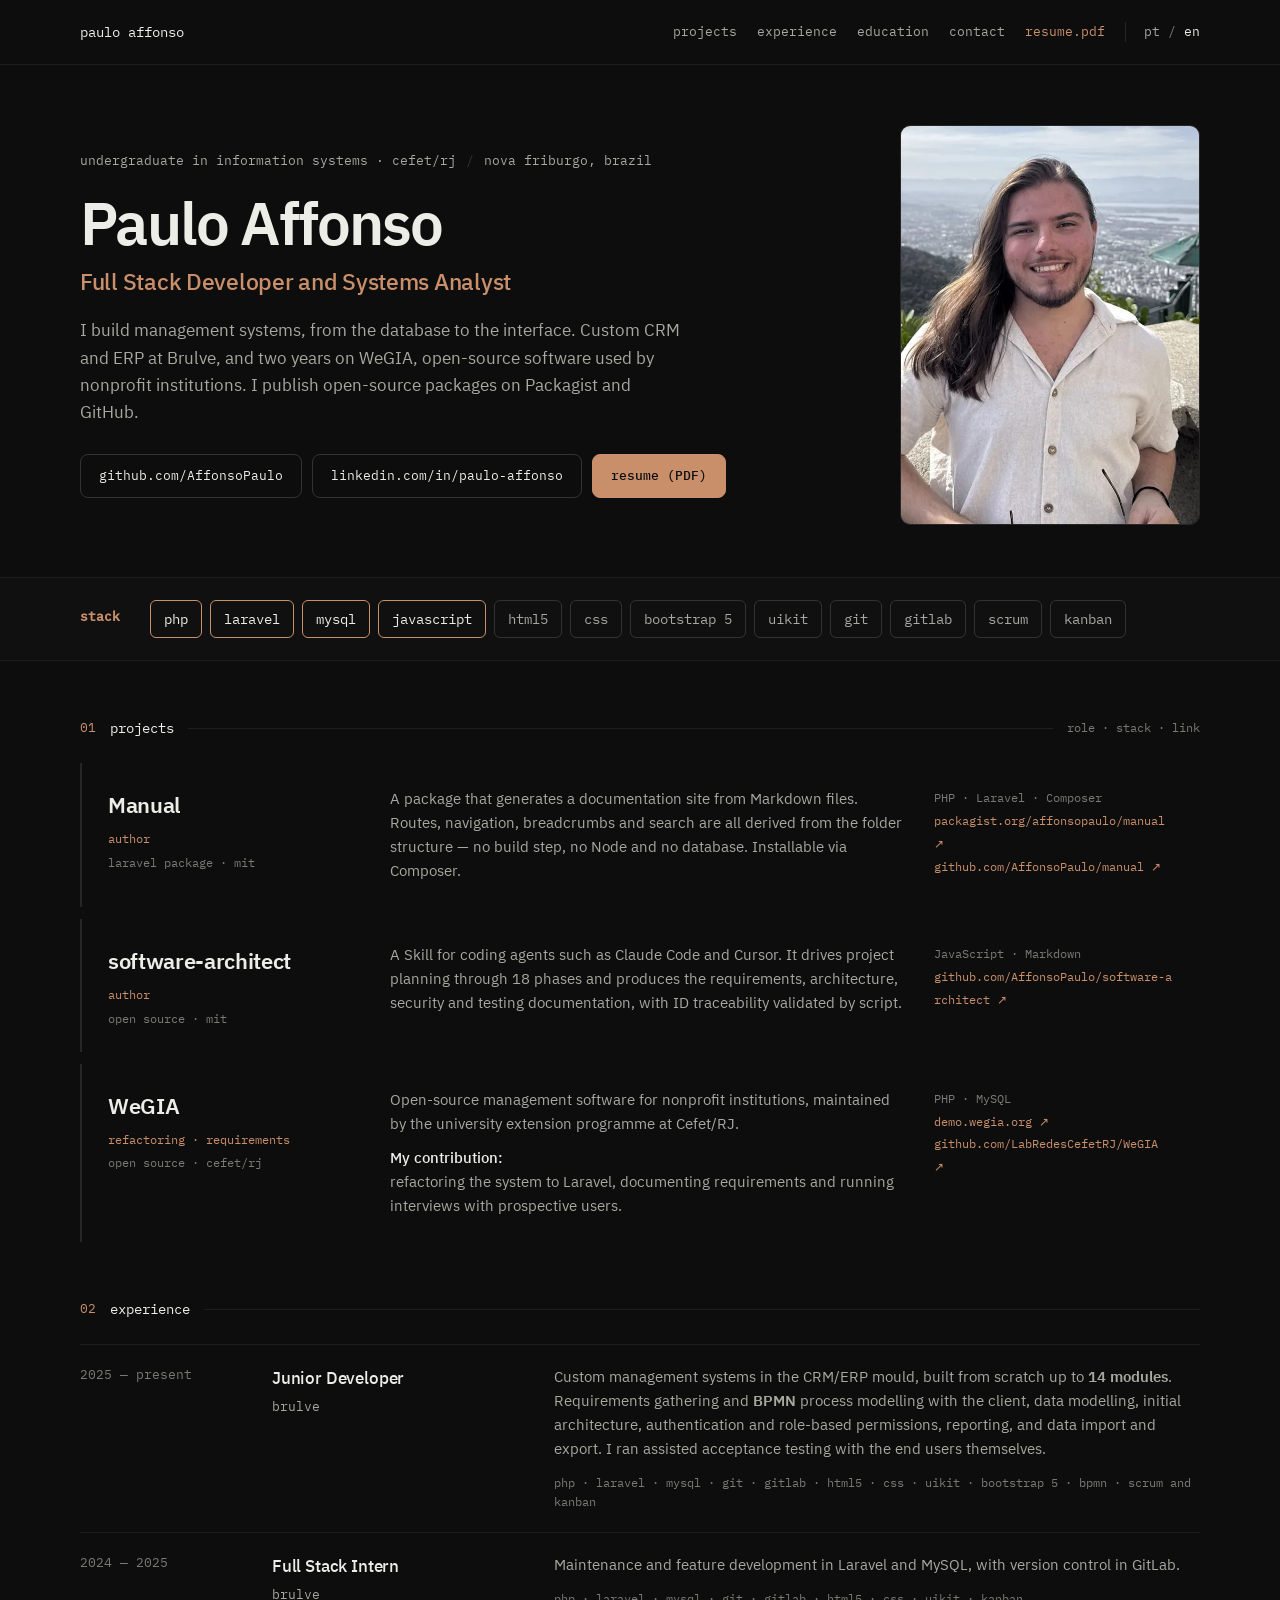
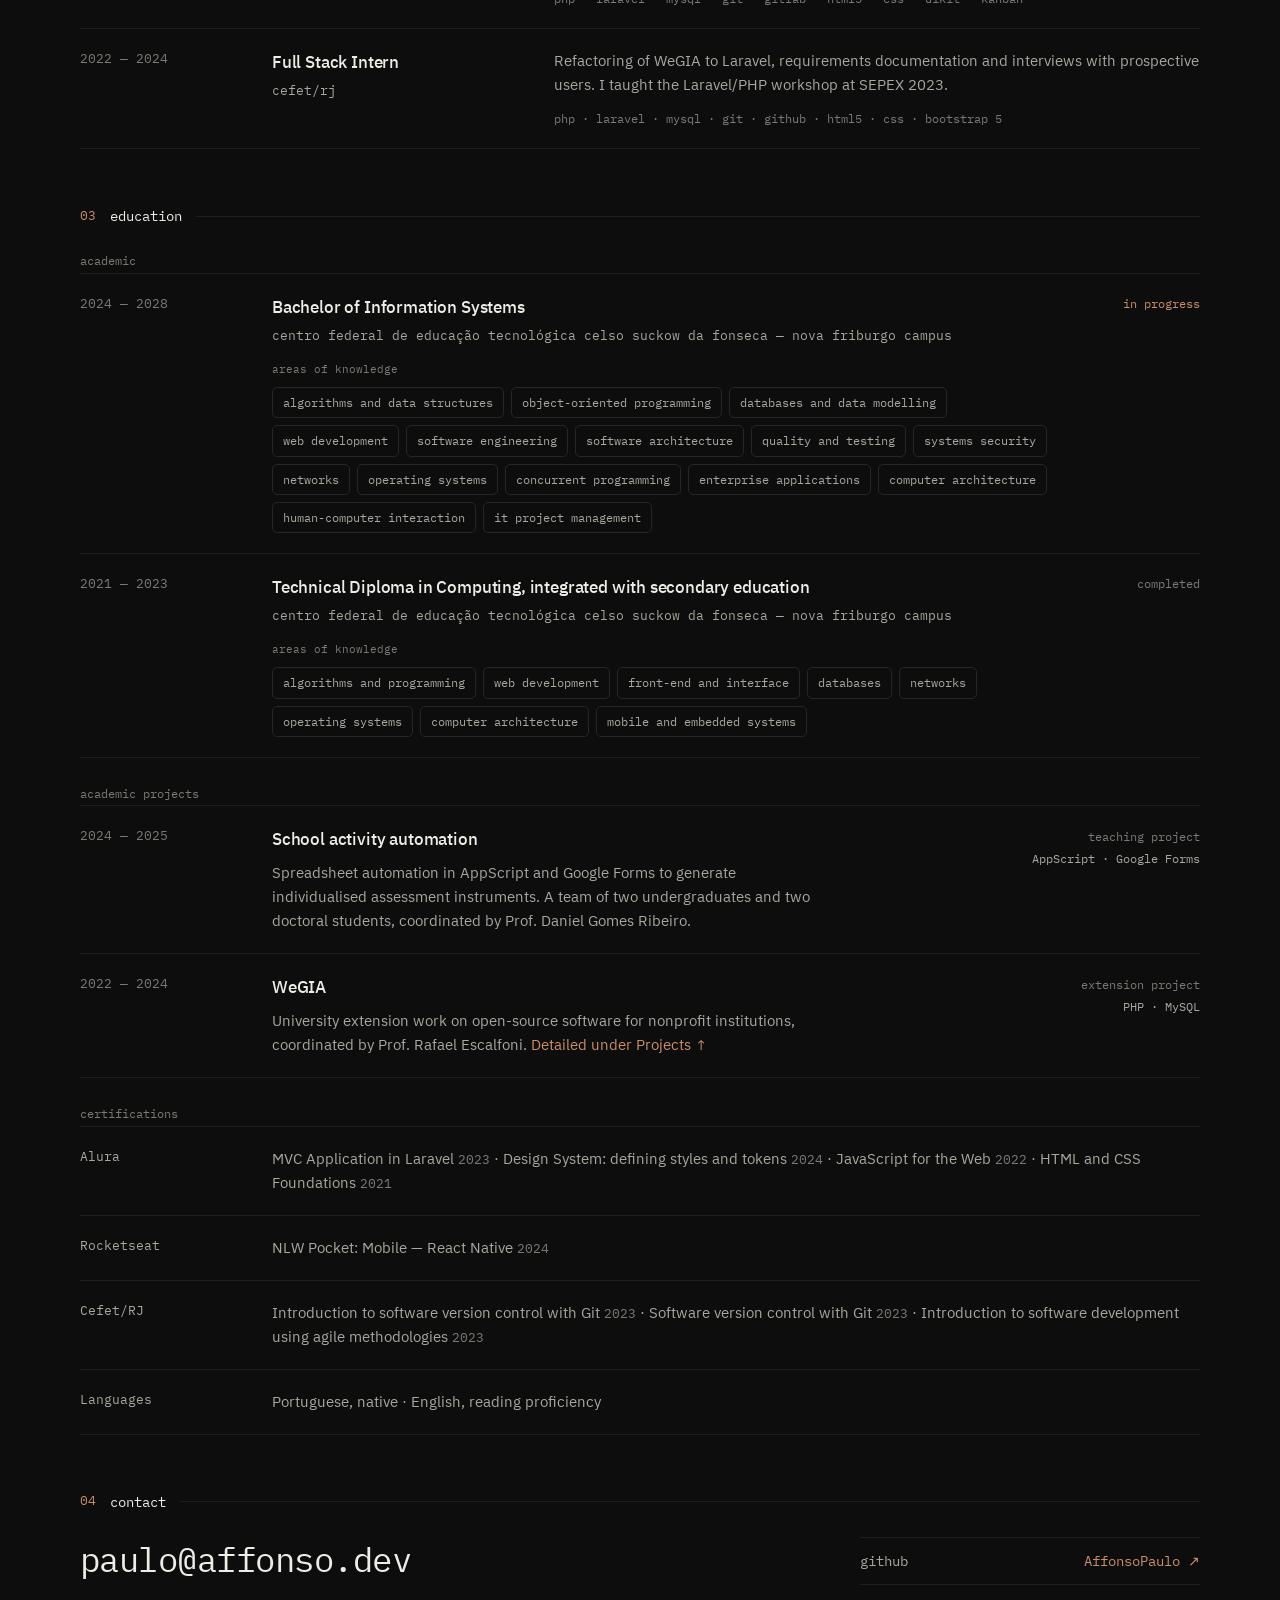
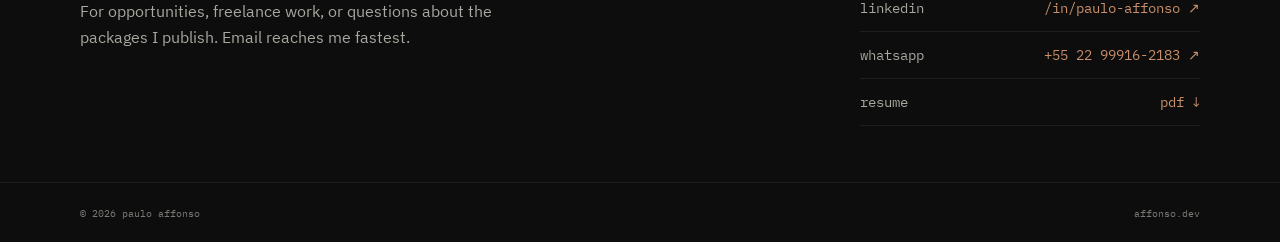
==== en/index.html @ e1a33a7c "feat(i18n): adiciona a versão em inglês" ====
<!doctype html>
<html lang="en">
  <head>
    <meta charset="utf-8" />
    <meta name="viewport" content="width=device-width, initial-scale=1" />

    <title>Paulo Affonso — Full Stack Developer | PHP &amp; Laravel</title>
    <meta
      name="description"
      content="Full stack developer and systems analyst. I build custom management systems in PHP and Laravel, from requirements and BPMN through delivery. Nova Friburgo, Brazil."
    />

    <link rel="canonical" href="https://affonso.dev/en/" />
    <link rel="alternate" hreflang="pt-BR" href="https://affonso.dev/" />
    <link rel="alternate" hreflang="en" href="https://affonso.dev/en/" />
    <link rel="alternate" hreflang="x-default" href="https://affonso.dev/" />

    <meta property="og:type" content="profile" />
    <meta property="og:locale" content="en_US" />
    <meta property="og:locale:alternate" content="pt_BR" />
    <meta property="og:url" content="https://affonso.dev/en/" />
    <meta property="og:site_name" content="Paulo Affonso" />
    <meta property="og:title" content="Paulo Affonso — Full Stack Developer" />
    <meta
      property="og:description"
      content="Custom management systems in PHP and Laravel, from requirements and BPMN through delivery."
    />
    <meta property="og:image" content="https://affonso.dev/assets/og.png" />
    <meta property="og:image:width" content="1200" />
    <meta property="og:image:height" content="630" />
    <meta property="og:image:alt" content="Paulo Affonso, full stack developer" />
    <meta property="profile:first_name" content="Paulo" />
    <meta property="profile:last_name" content="Affonso" />

    <meta name="twitter:card" content="summary_large_image" />
    <meta name="twitter:creator" content="@affonsopaulo_" />

    <link rel="icon" href="../assets/favicon.svg" type="image/svg+xml" />
    <link rel="icon" href="../assets/favicon.ico" sizes="48x48" />
    <link rel="apple-touch-icon" href="../assets/apple-touch-icon.png" />
    <meta name="theme-color" content="#0D0D0D" />

    <link
      rel="preload"
      as="font"
      type="font/woff2"
      crossorigin
      href="../assets/fonts/ibm-plex-sans-latin-400-normal.woff2"
    />
    <link
      rel="preload"
      as="font"
      type="font/woff2"
      crossorigin
      href="../assets/fonts/ibm-plex-sans-latin-600-normal.woff2"
    />

    <link rel="stylesheet" href="../assets/css/variables.css" />
    <link rel="stylesheet" href="../assets/css/reset.css" />
    <link rel="stylesheet" href="../assets/css/typography.css" />
    <link rel="stylesheet" href="../assets/css/layout.css" />
    <link rel="stylesheet" href="../assets/css/components.css" />
  </head>

  <body>
    <a class="skip-link" href="#content">Skip to content</a>

    <header class="site-header">
      <div class="container">
        <p class="site-brand">paulo affonso</p>
        <nav class="site-nav" aria-label="Main">
          <a class="site-nav__link" href="#projects">projects</a>
          <a class="site-nav__link" href="#experience">experience</a>
          <a class="site-nav__link hide-on-small" href="#education">education</a>
          <a class="site-nav__link" href="#contact">contact</a>
          <a class="site-nav__link site-nav__link--resume" href="../cv.pdf">resume.pdf</a>
          <span class="lang-switch"
            ><a class="lang-switch__link" href="../" hreflang="pt-BR" lang="pt-BR">pt</a> /
            <b class="lang-switch__current">en</b></span
          >
        </nav>
      </div>
    </header>

    <main id="content">
      <div class="hero">
        <div class="container">
          <div>
            <p class="hero__context">
              <span>undergraduate in information systems · cefet/rj</span>
              <span class="hero__separator" aria-hidden="true">/</span>
              <span>nova friburgo, brazil</span>
            </p>
            <h1 class="hero__name">Paulo Affonso</h1>
            <p class="hero__role">Full Stack Developer and Systems Analyst</p>
            <p class="hero__bio">
              I build management systems, from the database to the interface. Custom CRM and ERP at
              Brulve, and two years on WeGIA, open-source software used by nonprofit institutions. I
              publish open-source packages on Packagist and GitHub.
            </p>
            <div class="hero__actions">
              <a class="button" href="https://github.com/AffonsoPaulo" rel="me noopener"
                >github.com/AffonsoPaulo</a
              >
              <a class="button" href="https://www.linkedin.com/in/paulo-affonso/" rel="me noopener"
                >linkedin.com/in/paulo-affonso</a
              >
              <a class="button button--primary" href="../cv.pdf">resume (PDF)</a>
            </div>
          </div>
          <div class="hero__portrait">
            <picture>
              <source srcset="../assets/paulo-affonso.webp" type="image/webp" />
              <img
                src="../assets/paulo-affonso.jpg"
                width="560"
                height="747"
                alt="Paulo Affonso"
                fetchpriority="high"
                decoding="async"
              />
            </picture>
          </div>
        </div>
      </div>

      <section class="skills" aria-labelledby="heading-skills">
        <div class="container">
          <p class="skills__label"><b id="heading-skills">stack</b></p>
          <ul class="chip-list">
            <li class="chip--primary">php</li>
            <li class="chip--primary">laravel</li>
            <li class="chip--primary">mysql</li>
            <li class="chip--primary">javascript</li>
            <li>html5</li>
            <li>css</li>
            <li>bootstrap 5</li>
            <li>uikit</li>
            <li>git</li>
            <li>gitlab</li>
            <li>scrum</li>
            <li>kanban</li>
          </ul>
        </div>
      </section>

      <section id="projects" aria-labelledby="heading-projects">
        <div class="container">
          <div class="section-header">
            <span class="section-header__number" aria-hidden="true">01</span>
            <h2 id="heading-projects">projects</h2>
            <span class="section-header__rule" aria-hidden="true"></span>
            <span class="section-header__note">role · stack · link</span>
          </div>
          <ul class="project-list">
            <li class="project">
              <article class="project__layout">
                <div>
                  <h3 class="project__name">
                    <a href="https://packagist.org/packages/affonsopaulo/manual" rel="noopener"
                      >Manual</a
                    >
                  </h3>
                  <p class="project__role">author</p>
                  <p class="project__kind">laravel package · mit</p>
                </div>
                <p class="project__summary">
                  A package that generates a documentation site from Markdown files. Routes,
                  navigation, breadcrumbs and search are all derived from the folder structure — no
                  build step, no Node and no database. Installable via Composer.
                </p>
                <p class="project__meta">
                  <span class="project__tech">PHP · Laravel · Composer</span>
                  <a href="https://packagist.org/packages/affonsopaulo/manual" rel="noopener"
                    >packagist.org/affonsopaulo/manual ↗</a
                  >
                  <a href="https://github.com/AffonsoPaulo/manual" rel="noopener"
                    >github.com/AffonsoPaulo/manual ↗</a
                  >
                </p>
              </article>
            </li>

            <li class="project">
              <article class="project__layout">
                <div>
                  <h3 class="project__name">
                    <a href="https://github.com/AffonsoPaulo/software-architect" rel="noopener"
                      >software-architect</a
                    >
                  </h3>
                  <p class="project__role">author</p>
                  <p class="project__kind">open source · mit</p>
                </div>
                <p class="project__summary">
                  A Skill for coding agents such as Claude Code and Cursor. It drives project
                  planning through 18 phases and produces the requirements, architecture, security
                  and testing documentation, with ID traceability validated by script.
                </p>
                <p class="project__meta">
                  <span class="project__tech">JavaScript · Markdown</span>
                  <a href="https://github.com/AffonsoPaulo/software-architect" rel="noopener"
                    >github.com/AffonsoPaulo/software-architect ↗</a
                  >
                </p>
              </article>
            </li>

            <li class="project">
              <article class="project__layout">
                <div>
                  <h3 class="project__name">
                    <a href="https://github.com/LabRedesCefetRJ/WeGIA" rel="noopener">WeGIA</a>
                  </h3>
                  <p class="project__role">refactoring · requirements</p>
                  <p class="project__kind">open source · cefet/rj</p>
                </div>
                <p class="project__summary">
                  Open-source management software for nonprofit institutions, maintained by the
                  university extension programme at Cefet/RJ.
                  <b>My contribution:</b>
                  refactoring the system to Laravel, documenting requirements and running interviews
                  with prospective users.
                </p>
                <p class="project__meta">
                  <span class="project__tech">PHP · MySQL</span>
                  <a href="https://demo.wegia.org/" rel="noopener">demo.wegia.org ↗</a>
                  <a href="https://github.com/LabRedesCefetRJ/WeGIA" rel="noopener"
                    >github.com/LabRedesCefetRJ/WeGIA ↗</a
                  >
                </p>
              </article>
            </li>
          </ul>
        </div>
      </section>

      <section id="experience" aria-labelledby="heading-experience">
        <div class="container">
          <div class="section-header">
            <span class="section-header__number" aria-hidden="true">02</span>
            <h2 id="heading-experience">experience</h2>
            <span class="section-header__rule" aria-hidden="true"></span>
          </div>
          <ol class="entry-list">
            <li>
              <div class="entry entry--job">
                <p class="entry__period"><time datetime="2025">2025</time> — present</p>
                <div class="entry__heading">
                  <h3>Junior Developer</h3>
                  <p class="entry__org">brulve</p>
                </div>
                <div>
                  <p class="entry__summary">
                    Custom management systems in the CRM/ERP mould, built from scratch up to
                    <strong>14 modules</strong>. Requirements gathering and
                    <strong>BPMN</strong> process modelling with the client, data modelling, initial
                    architecture, authentication and role-based permissions, reporting, and data
                    import and export. I ran assisted acceptance testing with the end users
                    themselves.
                  </p>
                  <p class="entry__tools">
                    php · laravel · mysql · git · gitlab · html5 · css · uikit · bootstrap 5 · bpmn
                    · scrum and kanban
                  </p>
                </div>
              </div>
            </li>
            <li>
              <div class="entry entry--job">
                <p class="entry__period">
                  <time datetime="2024">2024</time> — <time datetime="2025">2025</time>
                </p>
                <div class="entry__heading">
                  <h3>Full Stack Intern</h3>
                  <p class="entry__org">brulve</p>
                </div>
                <div>
                  <p class="entry__summary">
                    Maintenance and feature development in Laravel and MySQL, with version control
                    in GitLab.
                  </p>
                  <p class="entry__tools">
                    php · laravel · mysql · git · gitlab · html5 · css · uikit · kanban
                  </p>
                </div>
              </div>
            </li>
            <li>
              <div class="entry entry--job">
                <p class="entry__period">
                  <time datetime="2022">2022</time> — <time datetime="2024">2024</time>
                </p>
                <div class="entry__heading">
                  <h3>Full Stack Intern</h3>
                  <p class="entry__org">cefet/rj</p>
                </div>
                <div>
                  <p class="entry__summary">
                    Refactoring of WeGIA to Laravel, requirements documentation and interviews with
                    prospective users. I taught the Laravel/PHP workshop at SEPEX 2023.
                  </p>
                  <p class="entry__tools">
                    php · laravel · mysql · git · github · html5 · css · bootstrap 5
                  </p>
                </div>
              </div>
            </li>
          </ol>
        </div>
      </section>

      <section id="education" aria-labelledby="heading-education">
        <div class="container">
          <div class="section-header">
            <span class="section-header__number" aria-hidden="true">03</span>
            <h2 id="heading-education">education</h2>
            <span class="section-header__rule" aria-hidden="true"></span>
          </div>

          <p class="subsection-label">academic</p>
          <ul class="entry-list">
            <li>
              <div class="entry entry--degree">
                <p class="entry__period">2024 — 2028</p>
                <div class="entry__heading">
                  <h3>Bachelor of Information Systems</h3>
                  <p class="entry__org">
                    <span lang="pt-BR"
                      >centro federal de educação tecnológica celso suckow da fonseca</span
                    >
                    — nova friburgo campus
                  </p>
                  <div class="knowledge">
                    <p class="knowledge__label">areas of knowledge</p>
                    <ul class="knowledge__list">
                      <li>algorithms and data structures</li>
                      <li>object-oriented programming</li>
                      <li>databases and data modelling</li>
                      <li>web development</li>
                      <li>software engineering</li>
                      <li>software architecture</li>
                      <li>quality and testing</li>
                      <li>systems security</li>
                      <li>networks</li>
                      <li>operating systems</li>
                      <li>concurrent programming</li>
                      <li>enterprise applications</li>
                      <li>computer architecture</li>
                      <li>human-computer interaction</li>
                      <li>it project management</li>
                    </ul>
                  </div>
                </div>
                <p class="entry__status entry__status--active">in progress</p>
              </div>
            </li>
            <li>
              <div class="entry entry--degree">
                <p class="entry__period">2021 — 2023</p>
                <div class="entry__heading">
                  <h3>Technical Diploma in Computing, integrated with secondary education</h3>
                  <p class="entry__org">
                    <span lang="pt-BR"
                      >centro federal de educação tecnológica celso suckow da fonseca</span
                    >
                    — nova friburgo campus
                  </p>
                  <div class="knowledge">
                    <p class="knowledge__label">areas of knowledge</p>
                    <ul class="knowledge__list">
                      <li>algorithms and programming</li>
                      <li>web development</li>
                      <li>front-end and interface</li>
                      <li>databases</li>
                      <li>networks</li>
                      <li>operating systems</li>
                      <li>computer architecture</li>
                      <li>mobile and embedded systems</li>
                    </ul>
                  </div>
                </div>
                <p class="entry__status">completed</p>
              </div>
            </li>
          </ul>

          <p class="subsection-label">academic projects</p>
          <ul class="entry-list">
            <li>
              <div class="entry entry--project">
                <p class="entry__period">2024 — 2025</p>
                <div class="entry__heading">
                  <h3>School activity automation</h3>
                  <p class="entry__summary entry__summary--indented">
                    Spreadsheet automation in AppScript and Google Forms to generate individualised
                    assessment instruments. A team of two undergraduates and two doctoral students,
                    coordinated by Prof. Daniel Gomes Ribeiro.
                  </p>
                </div>
                <p class="entry__kind">
                  teaching project<br /><span>AppScript · Google Forms</span>
                </p>
              </div>
            </li>
            <li>
              <div class="entry entry--project">
                <p class="entry__period">2022 — 2024</p>
                <div class="entry__heading">
                  <h3>WeGIA</h3>
                  <p class="entry__summary entry__summary--indented">
                    University extension work on open-source software for nonprofit institutions,
                    coordinated by Prof. Rafael Escalfoni.
                    <a href="#projects">Detailed under Projects ↑</a>
                  </p>
                </div>
                <p class="entry__kind">extension project<br /><span>PHP · MySQL</span></p>
              </div>
            </li>
          </ul>

          <p class="subsection-label">certifications</p>
          <ul class="entry-list">
            <li>
              <div class="entry entry--certificate">
                <p class="entry__issuer">Alura</p>
                <p class="entry__summary">
                  MVC Application in Laravel <span class="year">2023</span> · Design System:
                  defining styles and tokens <span class="year">2024</span> · JavaScript for the Web
                  <span class="year">2022</span> · HTML and CSS Foundations
                  <span class="year">2021</span>
                </p>
              </div>
            </li>
            <li>
              <div class="entry entry--certificate">
                <p class="entry__issuer">Rocketseat</p>
                <p class="entry__summary">
                  NLW Pocket: Mobile — React Native <span class="year">2024</span>
                </p>
              </div>
            </li>
            <li>
              <div class="entry entry--certificate">
                <p class="entry__issuer">Cefet/RJ</p>
                <p class="entry__summary">
                  Introduction to software version control with Git <span class="year">2023</span> ·
                  Software version control with Git <span class="year">2023</span> · Introduction to
                  software development using agile methodologies <span class="year">2023</span>
                </p>
              </div>
            </li>
            <li>
              <div class="entry entry--certificate">
                <p class="entry__issuer">Languages</p>
                <p class="entry__summary">Portuguese, native · English, reading proficiency</p>
              </div>
            </li>
          </ul>
        </div>
      </section>

      <section id="contact" aria-labelledby="heading-contact">
        <div class="container">
          <div class="section-header">
            <span class="section-header__number" aria-hidden="true">04</span>
            <h2 id="heading-contact">contact</h2>
            <span class="section-header__rule" aria-hidden="true"></span>
          </div>
          <div class="contact">
            <div>
              <p class="contact__email"><a href="mailto:paulo@affonso.dev">paulo@affonso.dev</a></p>
              <p class="contact__note">
                For opportunities, freelance work, or questions about the packages I publish. Email
                reaches me fastest.
              </p>
            </div>
            <ul class="contact-list">
              <li>
                <a href="https://github.com/AffonsoPaulo" rel="me noopener"
                  ><span class="contact-list__label">github</span><span>AffonsoPaulo ↗</span></a
                >
              </li>
              <li>
                <a href="https://www.linkedin.com/in/paulo-affonso/" rel="me noopener"
                  ><span class="contact-list__label">linkedin</span
                  ><span>/in/paulo-affonso ↗</span></a
                >
              </li>
              <li>
                <a href="https://wa.me/5522999162183"
                  ><span class="contact-list__label">whatsapp</span
                  ><span>+55 22 99916-2183 ↗</span></a
                >
              </li>
              <li>
                <a href="../cv.pdf"
                  ><span class="contact-list__label">resume</span><span>pdf ↓</span></a
                >
              </li>
            </ul>
          </div>
        </div>
      </section>
    </main>

    <footer class="site-footer">
      <div class="container">
        <p><small>© 2026 paulo affonso</small></p>
        <p><small>affonso.dev</small></p>
      </div>
    </footer>

    <script type="application/ld+json">
      {
        "@context": "https://schema.org",
        "@type": "Person",
        "name": "Paulo Victor Silva Affonso",
        "alternateName": "Paulo Affonso",
        "url": "https://affonso.dev/en/",
        "image": "https://affonso.dev/assets/paulo-affonso.jpg",
        "email": "mailto:paulo@affonso.dev",
        "jobTitle": "Full Stack Developer and Systems Analyst",
        "description": "Full stack developer and systems analyst specialising in custom management systems built with PHP and Laravel.",
        "address": {
          "@type": "PostalAddress",
          "addressLocality": "Nova Friburgo",
          "addressRegion": "RJ",
          "addressCountry": "BR"
        },
        "worksFor": { "@type": "Organization", "name": "Brulve" },
        "alumniOf": {
          "@type": "CollegeOrUniversity",
          "name": "Centro Federal de Educação Tecnológica Celso Suckow da Fonseca",
          "alternateName": "CEFET/RJ",
          "url": "https://www.cefet-rj.br/"
        },
        "knowsAbout": [
          "PHP",
          "Laravel",
          "MySQL",
          "JavaScript",
          "Management systems",
          "CRM",
          "ERP",
          "Requirements gathering",
          "BPMN",
          "Data modelling"
        ],
        "knowsLanguage": [
          { "@type": "Language", "name": "Portuguese", "alternateName": "pt" },
          { "@type": "Language", "name": "English", "alternateName": "en" }
        ],
        "sameAs": [
          "https://github.com/AffonsoPaulo",
          "https://www.linkedin.com/in/paulo-affonso/",
          "https://x.com/affonsopaulo_",
          "http://lattes.cnpq.br/5239290902278996",
          "https://packagist.org/packages/affonsopaulo/manual"
        ]
      }
    </script>
    <script type="application/ld+json">
      {
        "@context": "https://schema.org",
        "@type": "SoftwareSourceCode",
        "name": "Manual",
        "description": "A Laravel package that generates a documentation site from Markdown files, with no build step, no Node and no database.",
        "programmingLanguage": "PHP",
        "runtimePlatform": "Laravel",
        "codeRepository": "https://github.com/AffonsoPaulo/manual",
        "license": "https://opensource.org/licenses/MIT",
        "author": { "@type": "Person", "name": "Paulo Affonso", "url": "https://affonso.dev/" }
      }
    </script>
    <script type="application/ld+json">
      {
        "@context": "https://schema.org",
        "@type": "SoftwareSourceCode",
        "name": "software-architect",
        "description": "A Skill that drives software project planning through 18 phases for coding agents, producing requirements, architecture, security and testing documentation.",
        "programmingLanguage": "JavaScript",
        "runtimePlatform": "Claude Code",
        "codeRepository": "https://github.com/AffonsoPaulo/software-architect",
        "license": "https://opensource.org/licenses/MIT",
        "author": { "@type": "Person", "name": "Paulo Affonso", "url": "https://affonso.dev/" }
      }
    </script>
  </body>
</html>
---- assets/css/variables.css ----
:root {
  --bg: #0d0d0d;
  --surface: #101010;
  --surface-hover: #111111;

  --ink: #edede8;
  --body: #a8a8a0;
  --muted: #7a7a75;

  --accent: #c98f6b;
  --accent-hi: #e0b295;

  --rule: #1e1e1e;
  --edge: #262626;
  --edge-hi: #333331;

  --sans: "IBM Plex Sans", system-ui, -apple-system, "Segoe UI", sans-serif;
  --mono: "IBM Plex Mono", ui-monospace, "SF Mono", Menlo, monospace;

  --pad: 20px;

  --content-max: 1440px;
}

@media (min-width: 760px) {
  :root {
    --pad: 44px;
  }
}
@media (min-width: 1100px) {
  :root {
    --pad: 80px;
  }
}
---- assets/css/typography.css ----
@font-face {
  font-family: "IBM Plex Sans";
  font-style: normal;
  font-weight: 400;
  font-display: swap;
  src: url("../fonts/ibm-plex-sans-latin-400-normal.woff2") format("woff2");
}
@font-face {
  font-family: "IBM Plex Sans";
  font-style: normal;
  font-weight: 500;
  font-display: swap;
  src: url("../fonts/ibm-plex-sans-latin-500-normal.woff2") format("woff2");
}
@font-face {
  font-family: "IBM Plex Sans";
  font-style: normal;
  font-weight: 600;
  font-display: swap;
  src: url("../fonts/ibm-plex-sans-latin-600-normal.woff2") format("woff2");
}
@font-face {
  font-family: "IBM Plex Mono";
  font-style: normal;
  font-weight: 400;
  font-display: swap;
  src: url("../fonts/ibm-plex-mono-latin-400-normal.woff2") format("woff2");
}
@font-face {
  font-family: "IBM Plex Mono";
  font-style: normal;
  font-weight: 500;
  font-display: swap;
  src: url("../fonts/ibm-plex-mono-latin-500-normal.woff2") format("woff2");
}

body {
  background: var(--bg);
  color: var(--body);
  font-family: var(--sans);
  font-size: 16px;
  line-height: 1.6;
  -webkit-font-smoothing: antialiased;
}

h1,
h2,
h3 {
  color: var(--ink);
  font-weight: 600;
  letter-spacing: -0.02em;
  text-wrap: balance;
}

a {
  color: var(--accent);
  text-decoration: none;
}
a:hover {
  color: var(--accent-hi);
}
a:focus-visible {
  outline: 2px solid var(--accent);
  outline-offset: 3px;
  border-radius: 4px;
}
---- assets/css/layout.css ----
.container {
  max-width: var(--content-max);
  margin: 0 auto;
  padding-inline: var(--pad);
}

.site-header {
  border-bottom: 1px solid var(--rule);
}

.site-header .container {
  display: flex;
  align-items: center;
  justify-content: space-between;
  gap: 16px;
  min-height: 64px;
  flex-wrap: wrap;
  padding-block: 12px;
}

.site-brand {
  font-family: var(--mono);
  font-size: 14px;
  color: var(--ink);
}

.site-nav {
  display: flex;
  align-items: center;
  gap: 20px;
  flex-wrap: wrap;
  font-family: var(--mono);
  font-size: 13px;
}
.site-nav__link {
  color: var(--body);
}
.site-nav__link:hover {
  color: var(--ink);
}

.site-nav__link--resume {
  color: var(--accent);
}
.site-nav__link--resume:hover {
  color: var(--accent-hi);
}

.lang-switch {
  padding-left: 18px;
  border-left: 1px solid var(--edge);
  color: var(--muted);
}
.lang-switch__current {
  color: var(--ink);
  font-weight: 400;
}
.lang-switch__link {
  color: var(--body);
}
.lang-switch__link:hover {
  color: var(--ink);
}

.hero {
  padding-block: 44px 40px;
}
.hero .container {
  display: grid;
  gap: 32px;
}

@media (min-width: 900px) {
  .hero {
    padding-block: 60px 52px;
  }
  .hero .container {
    grid-template-columns: minmax(0, 1fr) 300px;
    gap: 48px;
    align-items: center;
  }
}

.hero__name {
  font-size: clamp(38px, 8vw, 60px);
  line-height: 1.02;
  letter-spacing: -0.032em;
}

.hero__context {
  display: flex;
  flex-wrap: wrap;
  align-items: center;
  gap: 10px;
  font-family: var(--mono);
  font-size: 13px;
  color: var(--body);
  margin-bottom: 20px;
}
.hero__separator {
  color: var(--edge-hi);
}

.hero__role {
  margin-top: 14px;
  font-size: clamp(19px, 3.2vw, 23px);
  font-weight: 500;
  letter-spacing: -0.012em;
  color: var(--accent);
  line-height: 1.3;
}

.hero__bio {
  margin-top: 20px;
  font-size: 17px;
  line-height: 1.6;
  max-width: 60ch;
}

.hero__actions {
  display: flex;
  flex-wrap: wrap;
  gap: 10px;
  margin-top: 28px;
}

.hero__portrait img {
  width: 100%;
  max-width: 300px;
  border: 1px solid var(--edge);
  border-radius: 10px;
}

section {
  padding-block: 44px 0;
}
@media (min-width: 760px) {
  section {
    padding-block: 56px 0;
  }
}

.section-header {
  display: flex;
  align-items: center;
  gap: 14px;
  margin-bottom: 24px;
}
.section-header h2 {
  font-family: var(--mono);
  font-size: 14px;
  font-weight: 400;
  letter-spacing: 0;
}
.section-header__number {
  font-family: var(--mono);
  font-size: 13px;
  color: var(--accent);
  font-variant-numeric: tabular-nums;
}
.section-header__rule {
  flex: 1;
  height: 1px;
  background: var(--rule);
}
.section-header__note {
  font-family: var(--mono);
  font-size: 12px;
  color: var(--muted);
}

@media (max-width: 659px) {
  .section-header__note {
    display: none;
  }
}

.subsection-label {
  font-family: var(--mono);
  font-size: 12px;
  color: var(--muted);
  margin: 26px 0 2px;
}
.subsection-label:first-of-type {
  margin-top: 0;
}

.site-footer {
  margin-top: 56px;
  border-top: 1px solid var(--rule);
}
.site-footer .container {
  display: flex;
  justify-content: space-between;
  gap: 12px;
  flex-wrap: wrap;
  padding-block: 20px;
  font-family: var(--mono);
  font-size: 12px;
  color: var(--muted);
}

.error-page {
  min-height: 100vh;
  display: grid;
  place-content: center;
  justify-items: center;
  gap: 14px;
  text-align: center;
  padding: 24px;
}

.error-page h1 {
  font-family: var(--mono);
  font-size: clamp(52px, 12vw, 92px);
  line-height: 1;
  color: var(--accent);
  letter-spacing: -0.03em;
}
---- assets/css/components.css ----
.skip-link {
  position: absolute;
  left: -9999px;
  top: 0;
  z-index: 99;
  background: var(--accent);
  color: var(--bg);
  padding: 10px 16px;
  border-radius: 0 0 8px 0;
  font-weight: 500;
}
.skip-link:focus {
  left: 0;
  top: 0;
}

.button {
  display: inline-flex;
  align-items: center;
  min-height: 44px;
  padding: 0 18px;
  border: 1px solid var(--edge-hi);
  border-radius: 8px;
  color: var(--ink);
  font-family: var(--mono);
  font-size: 13px;
  transition:
    border-color 0.14s linear,
    color 0.14s linear;
}
.button:hover {
  border-color: var(--accent);
  color: var(--accent);
}

.button--primary {
  background: var(--accent);
  border-color: var(--accent);
  color: var(--bg);
  font-weight: 500;
}
.button--primary:hover {
  background: var(--accent-hi);
  border-color: var(--accent-hi);
  color: var(--bg);
}

.skills {
  border-block: 1px solid var(--rule);
  background: var(--surface);
  padding-block: 22px;
}
.skills .container {
  display: grid;
  gap: 16px;
}

@media (min-width: 760px) {
  .skills .container {
    grid-template-columns: auto minmax(0, 1fr);
    gap: 30px;
    align-items: start;
  }
}

.skills__label {
  font-family: var(--mono);
  font-size: 13px;
  color: var(--accent);
  padding-top: 7px;
}

.chip-list {
  display: flex;
  flex-wrap: wrap;
  gap: 8px;
  font-family: var(--mono);
}
.chip-list li {
  border: 1px solid var(--edge-hi);
  border-radius: 6px;
  padding: 7px 13px;
  font-size: 14px;
  color: var(--body);
}
.chip-list li.chip--primary {
  border-color: var(--accent);
  color: var(--ink);
}

.project-list {
  display: grid;
  gap: 12px;
}

.project {
  border-left: 2px solid var(--edge);
  padding: 22px 20px;
  transition:
    border-color 0.14s linear,
    background 0.14s linear;
}

.project:hover,
.project:focus-within {
  border-left-color: var(--accent);
  background: var(--surface-hover);
}

.project__layout {
  display: grid;
  gap: 14px;
}

@media (min-width: 980px) {
  .project {
    padding: 24px 26px;
  }
  .project__layout {
    grid-template-columns: 250px minmax(0, 1fr) 240px;
    gap: 32px;
    align-items: start;
  }
}

.project__name {
  font-size: 22px;
  letter-spacing: -0.015em;
}
.project__name a {
  color: var(--ink);
}
.project__name a:hover {
  color: var(--accent);
}

.project__role {
  font-family: var(--mono);
  font-size: 12px;
  color: var(--accent);
  margin-top: 7px;
}
.project__kind {
  font-family: var(--mono);
  font-size: 12px;
  color: var(--muted);
  margin-top: 4px;
}

.project__summary {
  font-size: 15px;
  line-height: 1.6;
}
.project__summary b {
  display: block;
  color: var(--ink);
  font-weight: 500;
  margin-top: 10px;
}

.project__meta {
  font-family: var(--mono);
  font-size: 12px;
  line-height: 1.9;
}
.project__meta a {
  display: block;
  word-break: break-all;
}
.project__tech {
  color: var(--muted);
}

.entry-list > li {
  border-top: 1px solid var(--rule);
  padding-block: 20px;
}
.entry-list > li:last-child {
  border-bottom: 1px solid var(--rule);
}

.entry {
  display: grid;
  gap: 10px;
}

@media (min-width: 900px) {
  .entry--job {
    grid-template-columns: 160px 250px minmax(0, 1fr);
    gap: 32px;
  }
  .entry--degree {
    grid-template-columns: 160px minmax(0, 1fr) 120px;
    gap: 32px;
  }
  .entry--project {
    grid-template-columns: 160px minmax(0, 1fr) 190px;
    gap: 32px;
  }
  .entry--certificate {
    grid-template-columns: 160px minmax(0, 1fr);
    gap: 32px;
  }

  .entry__status,
  .entry__kind {
    text-align: right;
  }
}

.entry__period {
  font-family: var(--mono);
  font-size: 13px;
  color: var(--muted);
}
.entry__issuer {
  font-family: var(--mono);
  font-size: 13px;
  color: var(--body);
}

.entry__heading h3 {
  font-size: 17px;
  font-weight: 500;
  letter-spacing: -0.01em;
}
.entry__org {
  font-family: var(--mono);
  font-size: 13px;
  color: var(--body);
  margin-top: 5px;
}

.entry__summary {
  font-size: 15px;
  line-height: 1.6;
}
.entry__summary--indented {
  margin-top: 8px;
  max-width: 62ch;
}

.entry__tools {
  display: flex;
  align-items: center;
  gap: 8px;
  flex-wrap: wrap;
  font-family: var(--mono);
  font-size: 12px;
  color: var(--muted);
  margin-top: 12px;
}

.entry__status {
  font-family: var(--mono);
  font-size: 12px;
  color: var(--muted);
}
.entry__status--active {
  color: var(--accent);
}

.entry__kind {
  font-family: var(--mono);
  font-size: 12px;
  color: var(--muted);
  line-height: 1.8;
}
.entry__kind span {
  color: var(--body);
}

.knowledge {
  margin-top: 14px;
}
.knowledge__label {
  font-family: var(--mono);
  font-size: 11px;
  color: var(--muted);
  margin-bottom: 9px;
}
.knowledge__list {
  display: flex;
  flex-wrap: wrap;
  gap: 7px;
  font-family: var(--mono);
}
.knowledge__list li {
  border: 1px solid var(--edge);
  border-radius: 5px;
  padding: 5px 10px;
  font-size: 12px;
  color: var(--body);
}

.contact {
  display: grid;
  gap: 30px;
}

@media (min-width: 900px) {
  .contact {
    grid-template-columns: minmax(0, 1fr) 340px;
    gap: 48px;
    align-items: start;
  }
}

.contact__email {
  font-family: var(--mono);
  font-size: clamp(21px, 4.6vw, 34px);
  letter-spacing: -0.015em;
  line-height: 1.3;
  word-break: break-word;
}
.contact__email a {
  color: var(--ink);
}
.contact__email a:hover {
  color: var(--accent);
}

.contact__note {
  margin-top: 18px;
  font-size: 16px;
  max-width: 46ch;
}

.contact-list li {
  border-top: 1px solid var(--rule);
}
.contact-list li:last-child {
  border-bottom: 1px solid var(--rule);
}
.contact-list a {
  display: flex;
  justify-content: space-between;
  align-items: center;
  gap: 16px;
  min-height: 46px;
  padding-block: 8px;
  font-family: var(--mono);
  font-size: 14px;
  color: var(--accent);
}
.contact-list__label {
  color: var(--body);
}
.contact-list a:hover .contact-list__label {
  color: var(--ink);
}

.year {
  font-family: var(--mono);
  font-size: 13px;
  color: var(--muted);
}

@media (max-width: 559px) {
  .hide-on-small {
    display: none;
  }
}
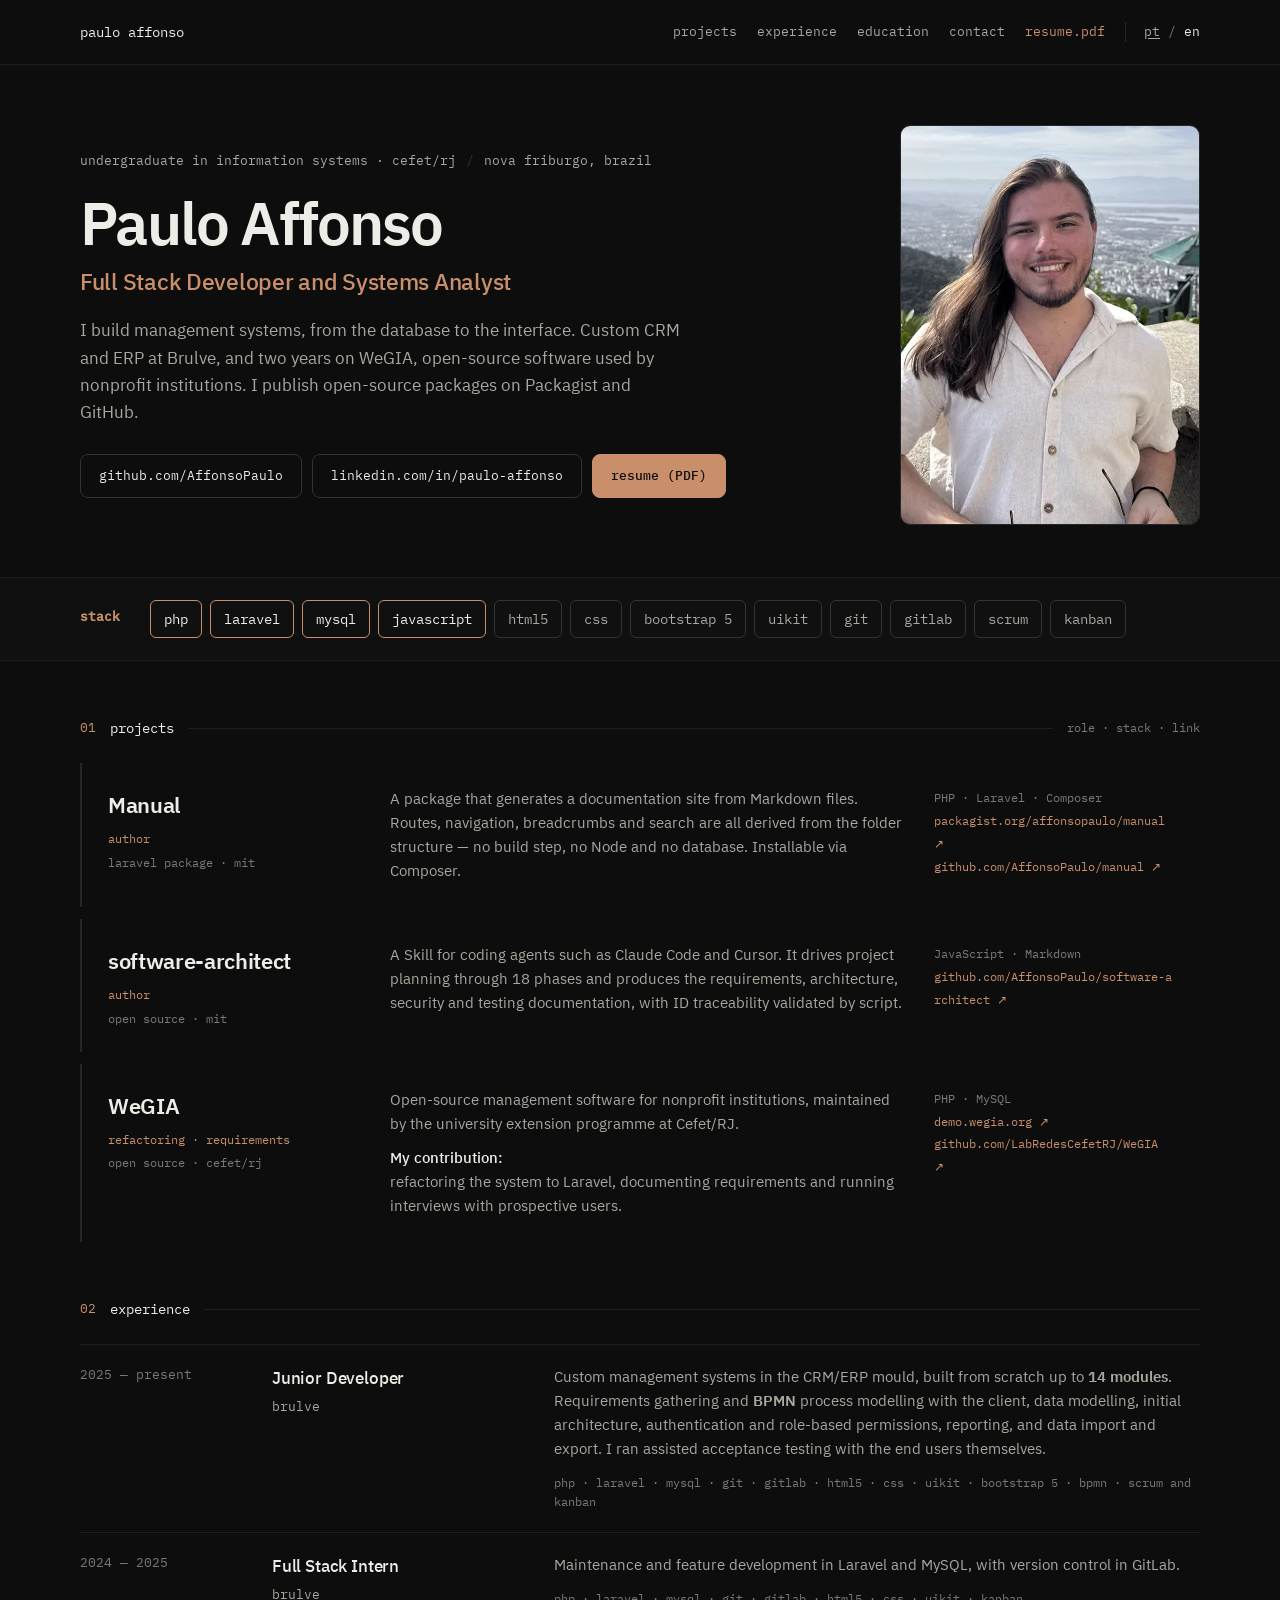
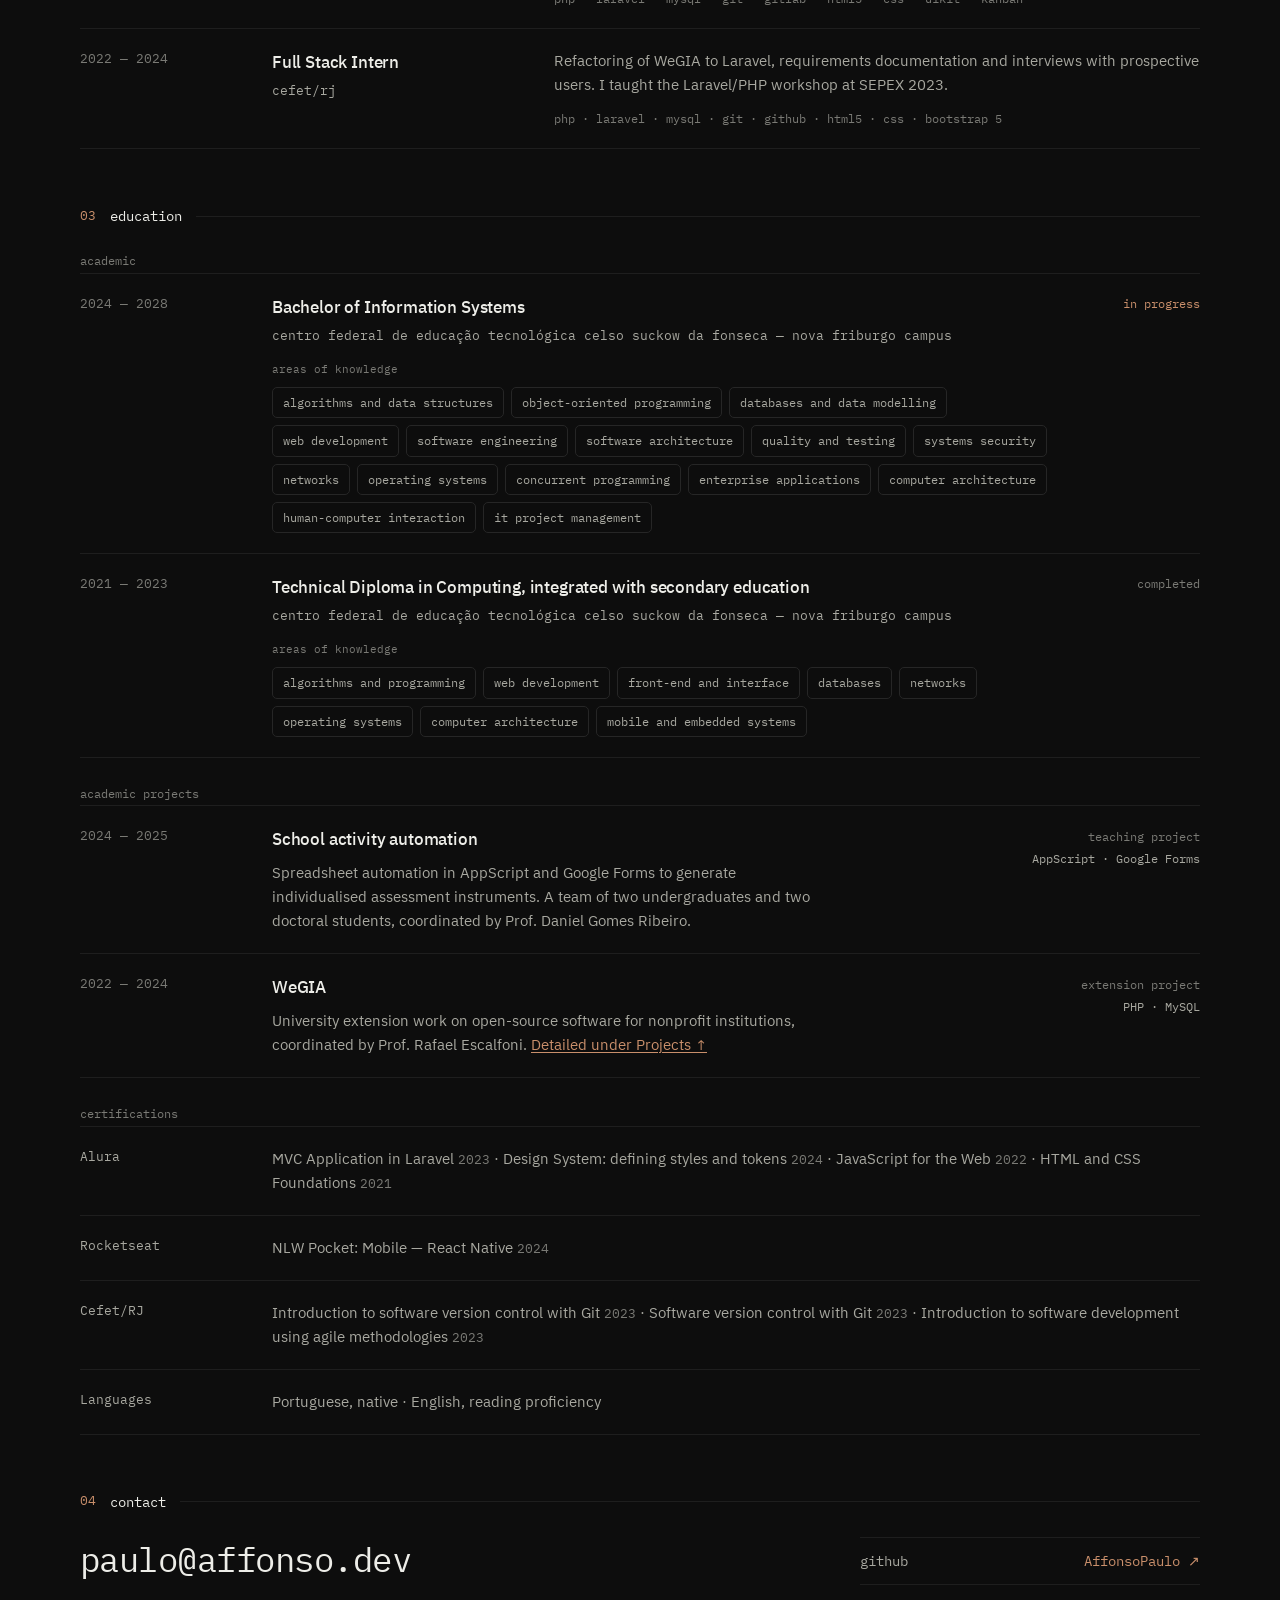
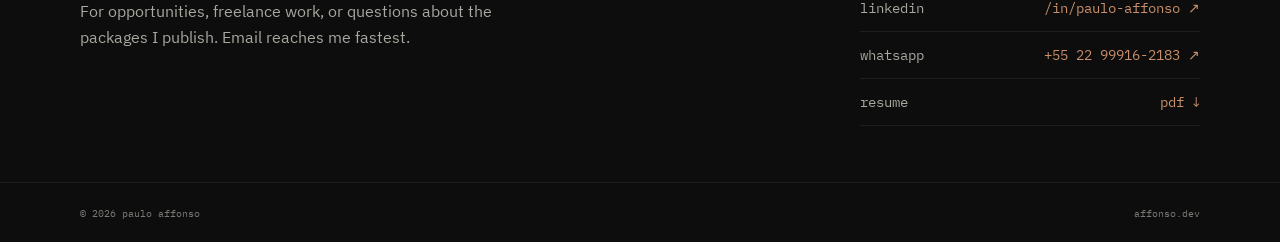
==== commit 4813bf99: "fix(assets): torna o favicon.ico transparente e adiciona cópia na raiz" ====
--- a/en/index.html
+++ b/en/index.html
@@ -36,7 +36,7 @@
     <meta name="twitter:creator" content="@affonsopaulo_" />
 
     <link rel="icon" href="../assets/favicon.svg" type="image/svg+xml" />
-    <link rel="icon" href="../assets/favicon.ico" sizes="48x48" />
+    <link rel="icon" href="../assets/favicon.ico" sizes="16x16 32x32" />
     <link rel="apple-touch-icon" href="../assets/apple-touch-icon.png" />
     <meta name="theme-color" content="#0D0D0D" />
 
--- a/assets/css/layout.css
+++ b/assets/css/layout.css
@@ -57,6 +57,8 @@
 }
 .lang-switch__link {
   color: var(--body);
+  text-decoration: underline;
+  text-underline-offset: 2px;
 }
 .lang-switch__link:hover {
   color: var(--ink);
@@ -108,6 +110,11 @@
   letter-spacing: -0.012em;
   color: var(--accent);
   line-height: 1.3;
+}
+
+.hero__bio a {
+  text-decoration: underline;
+  text-underline-offset: 2px;
 }
 
 .hero__bio {
--- a/assets/css/components.css
+++ b/assets/css/components.css
@@ -235,6 +235,13 @@
   font-size: 15px;
   line-height: 1.6;
 }
+
+.entry__summary a,
+.project__summary a,
+.contact__note a {
+  text-decoration: underline;
+  text-underline-offset: 2px;
+}
 .entry__summary--indented {
   margin-top: 8px;
   max-width: 62ch;
